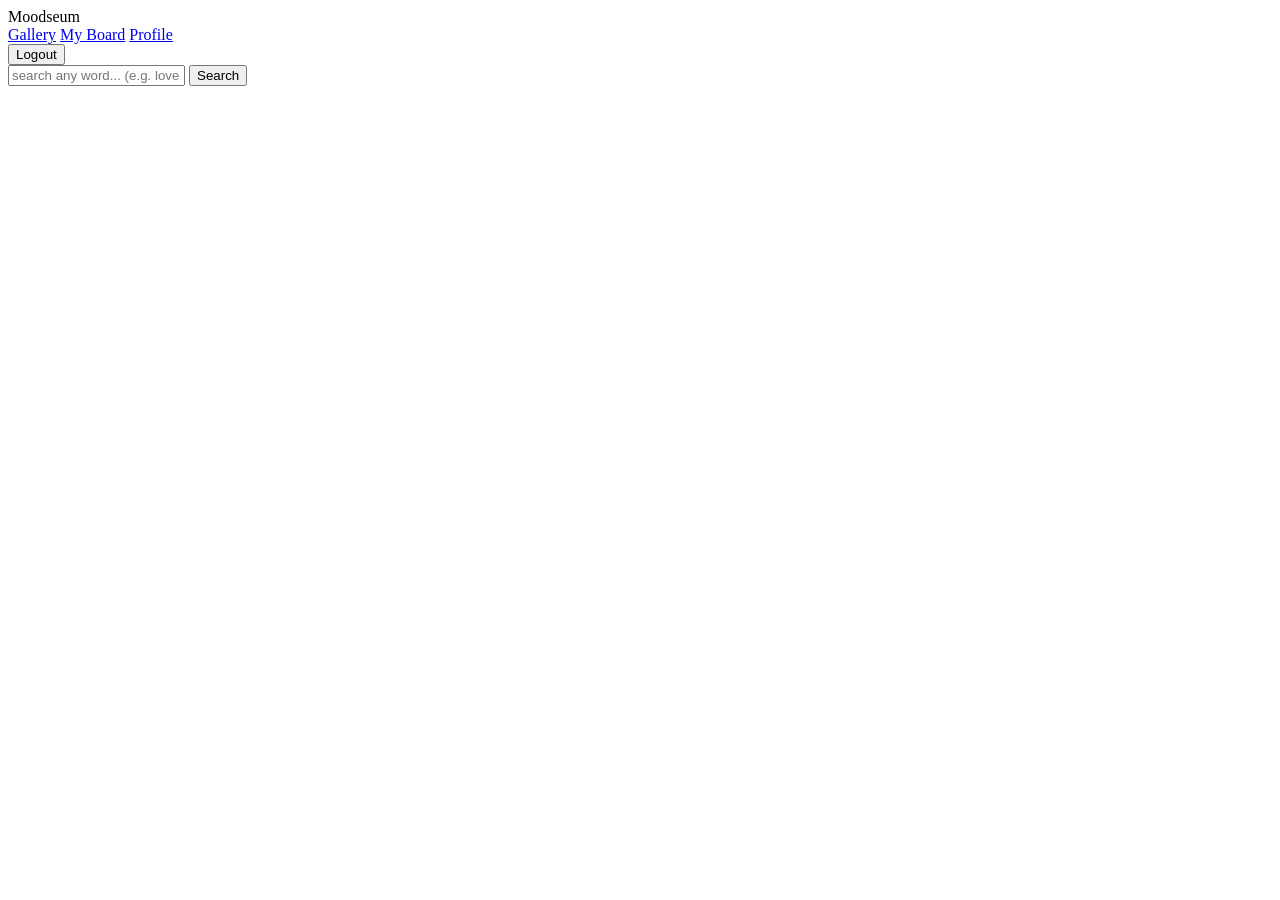
==== index.html @ 2e66323c "feat: added header and basic search form" ====
<!DOCTYPE html>
<html lang="en">
  
<head>
  <meta charset="UTF-8">
  <meta name="viewport" content="width=device-width, initial-scale=1.0">

  <title>Moodseum</title>

  <link rel="stylesheet" href="css/style.css">
  <script type="module" defer src="js/main.js"></script>

</head>


<body>

  <!------------- header --------------->
  <header>
    <nav>
      <span class="nav__logo">Moodseum</span>
      <div class="nav__links">
        <a href="index.html">Gallery</a>
        <a href="saved.html">My Board</a>
        <a href="login.html">Profile</a>
      </div>
      <div class="nav__actions">
        <span id="nav-user"></span>
        <button id="logout-btn" type="button">Logout</button>
      </div>
    </nav>
  </header>

  <!------------ main ------------>
  <main>

    <!------- search ------->
    <section class="search-section">
      <form id="search-form">
        <input
          type="text"
          id="search-input"
          name="query"
          placeholder="search any word... (e.g. love, anger, sun)"
          minlength="2"
        />

        <button type="submit">Search</button>
      </form>
    </section>

  </main>

</body>
</html>
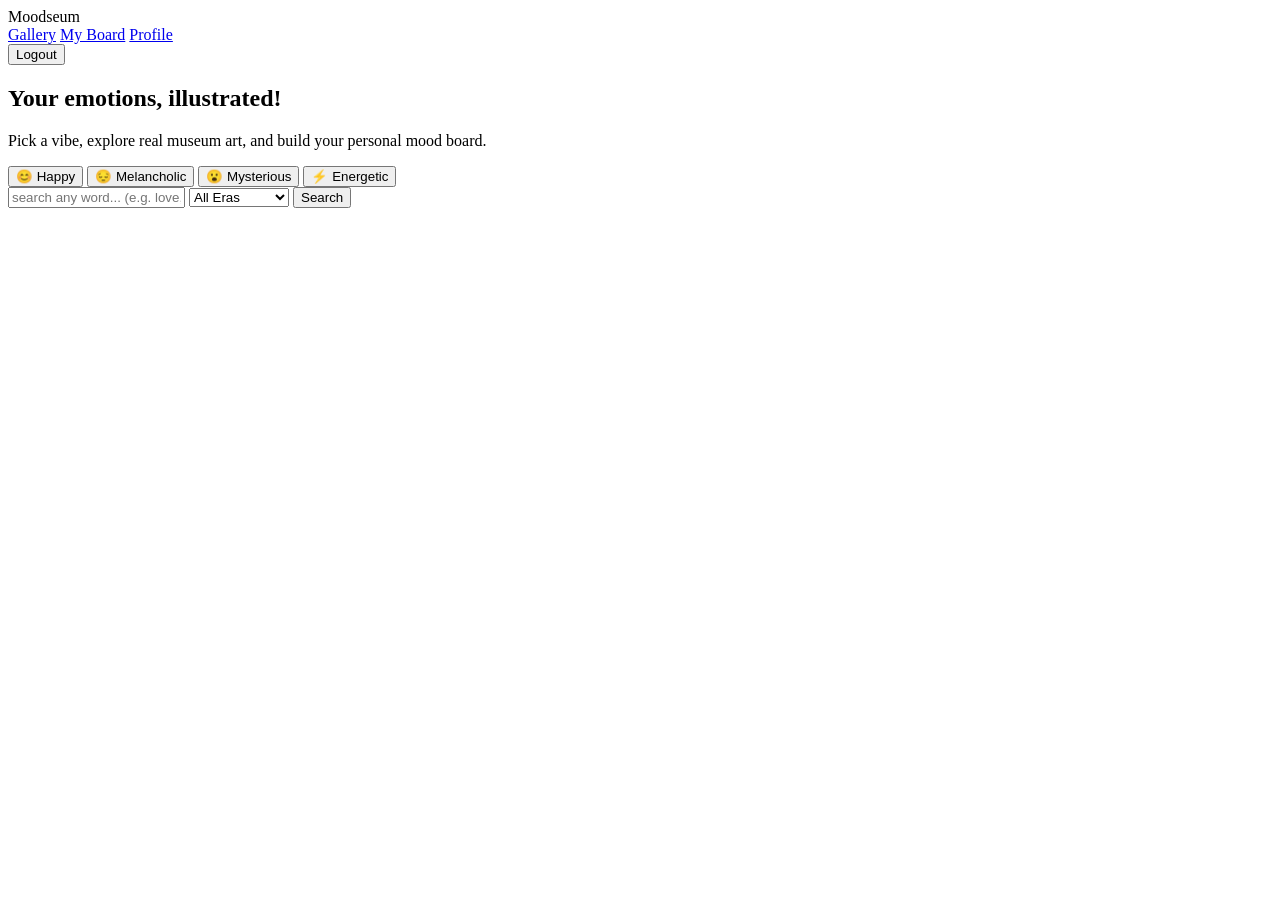
==== commit f1b35981: "feat: added hero section with mood buttons and era filters" ====
--- a/index.html
+++ b/index.html
@@ -31,8 +31,23 @@
     </nav>
   </header>
 
+
   <!------------ main ------------>
   <main>
+
+    <!------- hero ------->
+    <section class="hero-section">
+      <h1>Your emotions, illustrated!</h1>
+      <p>Pick a vibe, explore real museum art, and build your personal mood board.</p>
+
+      <div class="mood-buttons">
+        <button class="mood-btn" data-mood="sunshine flowers joy">😊 Happy</button>
+        <button class="mood-btn" data-mood="rain solitude grey">😔 Melancholic</button>
+        <button class="mood-btn" data-mood="shadow night dark">😮 Mysterious</button>
+        <button class="mood-btn" data-mood="fire movement bold">⚡ Energetic</button>
+      </div>
+    </section>
+
 
     <!------- search ------->
     <section class="search-section">
@@ -45,6 +60,14 @@
           minlength="2"
         />
 
+        <select id="era-filter" name="era">
+          <option value="">All Eras</option>
+          <option value="ancient">Ancient</option>
+          <option value="medieval">Medieval</option>
+          <option value="renaissance">Renaissance</option>
+          <option value="modern">Modern</option>
+        </select>
+
         <button type="submit">Search</button>
       </form>
     </section>
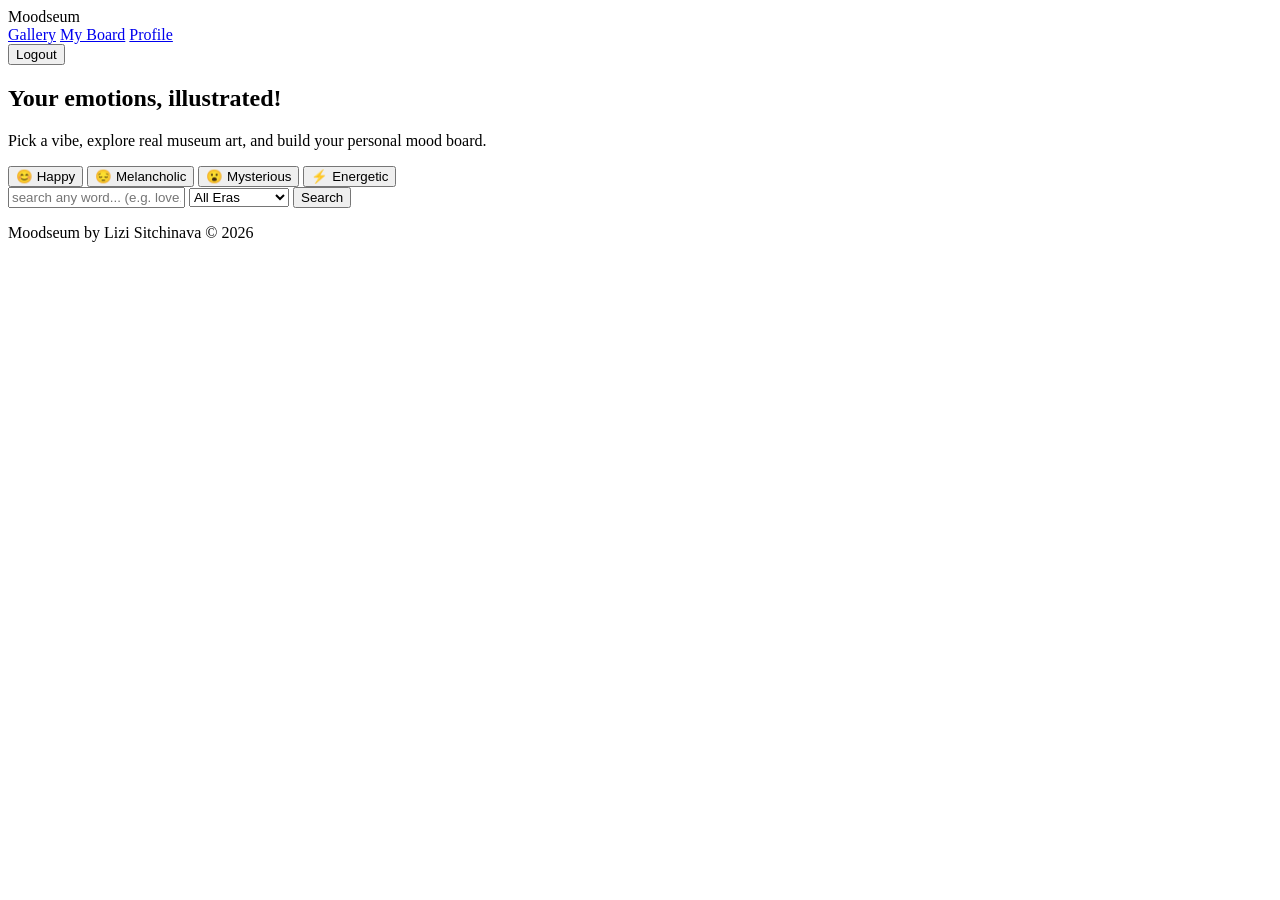
==== commit 1e43c1ed: "feat: added art results grid for holding pictures, loading + error states and footer" ====
--- a/index.html
+++ b/index.html
@@ -56,10 +56,11 @@
           type="text"
           id="search-input"
           name="query"
-          placeholder="search any word... (e.g. love, anger, sun)"
+          placeholder="search any word... (e.g. love, ocean, blue)"
           minlength="2"
         />
 
+        <!------- era lifters ------->
         <select id="era-filter" name="era">
           <option value="">All Eras</option>
           <option value="ancient">Ancient</option>
@@ -68,11 +69,31 @@
           <option value="modern">Modern</option>
         </select>
 
+
         <button type="submit">Search</button>
       </form>
     </section>
 
+
+
+    <!------- loading and error ------->
+    <p id="loading-msg" hidden>Loading the mood...</p>
+
+    <p id="error-msg" hidden></p>
+
+
+    <!------- art results in grid ------>
+    <section class="results-section" >
+      <div id="results-grid"></div>
+    </section>
+
   </main>
+
+
+  <!--------- footer ---------->
+  <footer>
+    <p>Moodseum by Lizi Sitchinava © 2026</p>
+  </footer>
 
 </body>
 </html>
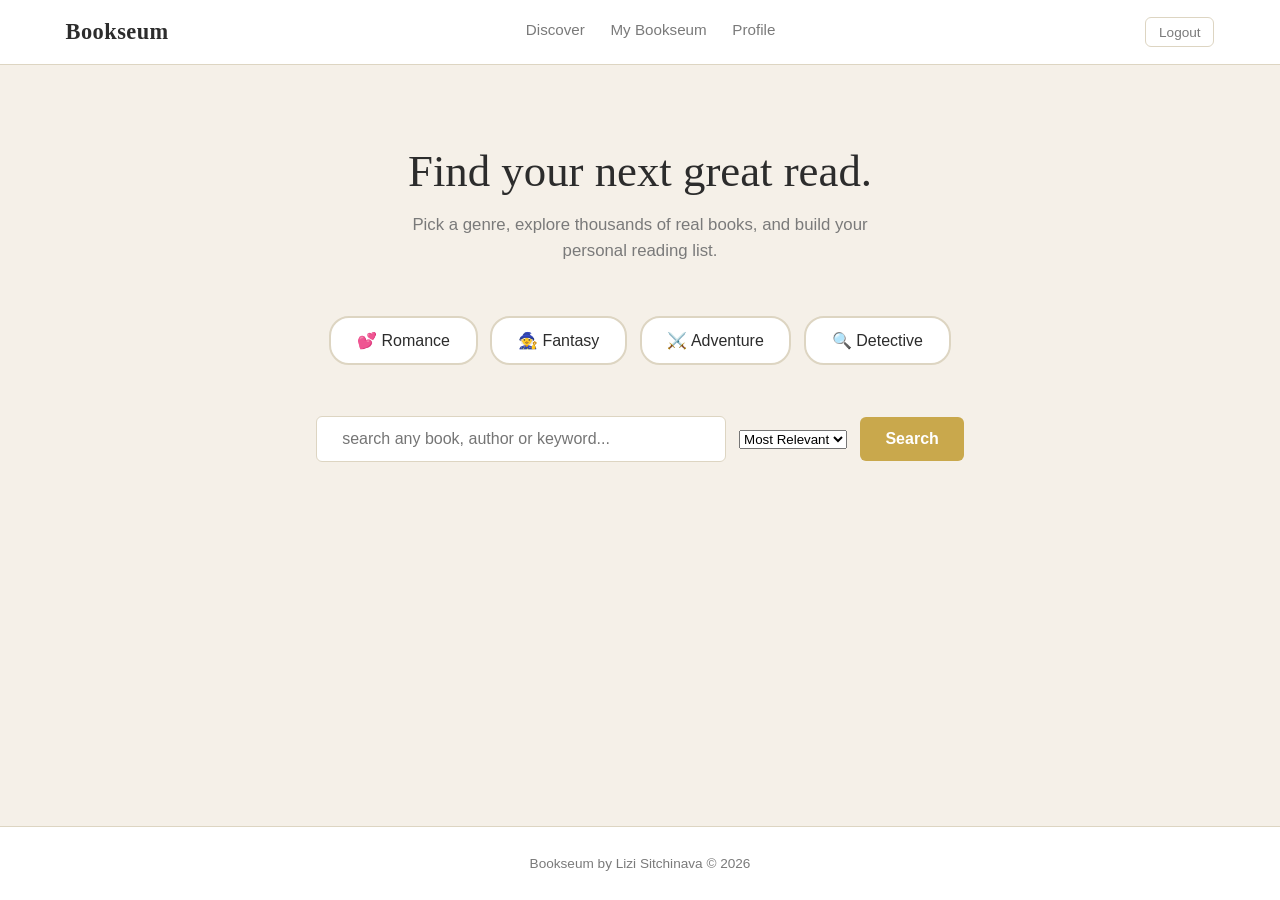
==== commit 82cd55db: "feat: convert index page from Moodseum to Bookseum, changed the idea of sort filter and buttons, oth" ====
--- a/index.html
+++ b/index.html
@@ -1,11 +1,11 @@
 <!DOCTYPE html>
 <html lang="en">
-  
+
 <head>
   <meta charset="UTF-8">
   <meta name="viewport" content="width=device-width, initial-scale=1.0">
 
-  <title>Moodseum</title>
+  <title>Bookseum</title>
 
   <link rel="stylesheet" href="css/style.css">
   <script type="module" defer src="js/main.js"></script>
@@ -18,10 +18,10 @@
   <!------------- header --------------->
   <header>
     <nav>
-      <span class="nav__logo">Moodseum</span>
+      <span class="nav__logo">Bookseum</span>
       <div class="nav__links">
-        <a href="index.html">Gallery</a>
-        <a href="saved.html">My Board</a>
+        <a href="index.html">Discover</a>
+        <a href="saved.html">My Bookseum</a>
         <a href="login.html">Profile</a>
       </div>
       <div class="nav__actions">
@@ -37,14 +37,14 @@
 
     <!------- hero ------->
     <section class="hero-section">
-      <h1>Your emotions, illustrated!</h1>
-      <p>Pick a vibe, explore real museum art, and build your personal mood board.</p>
+      <h1>Find your next great read.</h1>
+      <p>Pick a genre, explore thousands of real books, and build your personal reading list.</p>
 
       <div class="mood-buttons">
-        <button class="mood-btn" data-mood="sunshine flowers joy">😊 Happy</button>
-        <button class="mood-btn" data-mood="rain solitude grey">😔 Melancholic</button>
-        <button class="mood-btn" data-mood="shadow night dark">😮 Mysterious</button>
-        <button class="mood-btn" data-mood="fire movement bold">⚡ Energetic</button>
+        <button class="mood-btn" data-mood="romance">💕 Romance</button>
+        <button class="mood-btn" data-mood="fantasy">🧙 Fantasy</button>
+        <button class="mood-btn" data-mood="adventure">⚔️ Adventure</button>
+        <button class="mood-btn" data-mood="detective">🔍 Detective</button>
       </div>
     </section>
 
@@ -56,34 +56,31 @@
           type="text"
           id="search-input"
           name="query"
-          placeholder="search any word... (e.g. love, ocean, blue)"
+          placeholder="search any book, author or keyword..."
           minlength="2"
         />
 
-        <!------- era lifters ------->
-        <select id="era-filter" name="era">
-          <option value="">All Eras</option>
-          <option value="ancient">Ancient</option>
-          <option value="medieval">Medieval</option>
-          <option value="renaissance">Renaissance</option>
-          <option value="modern">Modern</option>
+        <!------- sort filter ------->
+        <select id="lang-filter" name="sort">
+          <option value="">Most Relevant</option>
+          <option value="new">Newest First</option>
+          <option value="old">Oldest First</option>
+          <option value="rating">Most Popular</option>
         </select>
-
 
         <button type="submit">Search</button>
       </form>
     </section>
 
 
-
     <!------- loading and error ------->
-    <p id="loading-msg" hidden>Loading the mood...</p>
+    <p id="loading-msg" hidden>📚 Finding your books...</p>
 
     <p id="error-msg" hidden></p>
 
 
-    <!------- art results in grid ------>
-    <section class="results-section" >
+    <!------- book results in grid ------>
+    <section class="results-section">
       <div id="results-grid"></div>
     </section>
 
@@ -92,7 +89,7 @@
 
   <!--------- footer ---------->
   <footer>
-    <p>Moodseum by Lizi Sitchinava © 2026</p>
+    <p>Bookseum by Lizi Sitchinava © 2026</p>
   </footer>
 
 </body>
--- a/css/style.css
+++ b/css/style.css
@@ -0,0 +1,425 @@
+/* ===== custom properties ===== */
+
+:root {
+
+  /* colour palette */
+  --color-bg: #f5f0e8;
+  --color-text: #2c2c2c;
+  --color-accent: #c9a84c;
+  --color-accent-hover: #b8973d;
+  --color-white: #ffffff;
+  --color-muted: #7a7a7a;
+  --color-border: #ddd5c2;
+  --color-error: #c0392b;
+
+  /* fonts */
+  --font-display: 'Georgia', serif;
+  --font-body: 'Segoe UI', Arial, sans-serif;
+
+  /* spacing */
+  --spacing-xs: 0.4rem;
+  --spacing-sm: 0.8rem;
+  --spacing-md: 1.6rem;
+  --spacing-lg: 3.2rem;
+  --spacing-xl: 5rem;
+
+  /* border radius */
+  --radius-sm: 6px;
+  --radius-lg: 20px;
+
+  /* shadows */
+  --shadow-card: 0 2px 12px rgba(0, 0, 0, 0.08);
+
+  /* transition */
+  --transition: 0.2s ease;
+}
+
+/* ===== reset ===== */
+
+*,
+*::before,
+*::after {
+  box-sizing: border-box;
+  margin: 0;
+  padding: 0;
+}
+
+html {
+  font-size: 16px;
+  scroll-behavior: smooth;
+}
+
+body {
+  background-color: var(--color-bg);
+  color: var(--color-text);
+  font-family: var(--font-body);
+  line-height: 1.6;
+  min-height: 100vh;
+  display: flex;
+  flex-direction: column;
+}
+
+img {
+  max-width: 100%;
+  display: block;
+}
+
+a {
+  color: inherit;
+  text-decoration: none;
+}
+
+button {
+  cursor: pointer;
+  font-family: var(--font-body);
+}
+
+
+/* ===== header ===== */
+
+header {
+  background-color: var(--color-white);
+  border-bottom: 1px solid var(--color-border);
+  position: sticky;
+  top: 0;
+  z-index: 100;
+}
+
+
+/* ===== nav — Flexbox ===== */
+
+nav {
+  max-width: 1200px;
+  margin: 0 auto;
+  padding: 0 var(--spacing-md);
+  height: 64px;
+  display: flex;
+  align-items: center;
+  justify-content: space-between;
+}
+
+.nav__logo {
+  font-family: var(--font-display);
+  font-size: 1.4rem;
+  font-weight: bold;
+  color: var(--color-text);
+  letter-spacing: 0.02em;
+}
+
+.nav__links {
+  display: flex;
+  align-items: center;
+  gap: var(--spacing-md);
+}
+
+.nav__links a {
+  font-size: 0.95rem;
+  color: var(--color-muted);
+  padding-bottom: 2px;
+  border-bottom: 2px solid transparent;
+  transition: color var(--transition), border-color var(--transition);
+}
+
+.nav__links a:hover {
+  color: var(--color-text);
+  border-bottom-color: var(--color-accent);
+}
+
+.nav__actions {
+  display: flex;
+  align-items: center;
+  gap: var(--spacing-sm);
+}
+
+#nav-user {
+  font-size: 0.9rem;
+  color: var(--color-muted);
+}
+
+#logout-btn {
+  background: none;
+  border: 1px solid var(--color-border);
+  color: var(--color-muted);
+  padding: var(--spacing-xs) var(--spacing-sm);
+  border-radius: var(--radius-sm);
+  font-size: 0.85rem;
+  transition: border-color var(--transition), color var(--transition);
+}
+
+#logout-btn:hover {
+  border-color: var(--color-error);
+  color: var(--color-error);
+}
+
+
+/* ===== main ===== */
+
+main {
+  flex: 1;
+}
+
+
+/* ===== footer ===== */
+
+footer {
+  background-color: var(--color-white);
+  border-top: 1px solid var(--color-border);
+  text-align: center;
+  padding: var(--spacing-md);
+  font-size: 0.85rem;
+  color: var(--color-muted);
+}
+
+
+
+
+/* ===== hero section ===== */
+
+.hero-section {
+  text-align: center;
+  padding: var(--spacing-xl) var(--spacing-md) var(--spacing-lg);
+}
+
+.hero-section h1 {
+  font-family: var(--font-display);
+  font-size: 2.8rem;
+  font-weight: normal;
+  color: var(--color-text);
+  margin-bottom: var(--spacing-sm);
+  line-height: 1.2;
+}
+
+.hero-section > p {
+  font-size: 1.05rem;
+  color: var(--color-muted);
+  max-width: 520px;
+  margin: 0 auto var(--spacing-lg);
+}
+
+
+/* ===== mood buttons — Flexbox ===== */
+
+.mood-buttons {
+  display: flex;
+  justify-content: center;
+  flex-wrap: wrap;
+  gap: var(--spacing-sm);
+}
+
+.mood-btn {
+  background-color: var(--color-white);
+  border: 2px solid var(--color-border);
+  color: var(--color-text);
+  padding: var(--spacing-sm) var(--spacing-md);
+  border-radius: var(--radius-lg);
+  font-size: 1rem;
+  transition: all var(--transition);
+}
+
+.mood-btn:hover {
+  border-color: var(--color-accent);
+  background-color: var(--color-accent);
+  color: var(--color-white);
+  transform: translateY(-2px);
+  box-shadow: var(--shadow-card);
+}
+
+.mood-btn.active {
+  border-color: var(--color-accent);
+  background-color: var(--color-accent);
+  color: var(--color-white);
+}
+
+
+
+
+
+/* ===== search section — Flexbox ===== */
+
+.search-section {
+  max-width: 700px;
+  margin: 0 auto var(--spacing-lg);
+  padding: 0 var(--spacing-md);
+}
+
+#search-form {
+  display: flex;
+  gap: var(--spacing-sm);
+  flex-wrap: wrap;
+  align-items: center;
+}
+
+#search-input {
+  flex: 1;
+  min-width: 200px;
+  padding: var(--spacing-sm) var(--spacing-md);
+  border: 1.5px solid var(--color-border);
+  border-radius: var(--radius-sm);
+  font-size: 1rem;
+  font-family: var(--font-body);
+  background-color: var(--color-white);
+  color: var(--color-text);
+  transition: border-color var(--transition);
+}
+
+#search-input:focus {
+  outline: none;
+  border-color: var(--color-accent);
+}
+
+
+/* ===== Era filters - select ===== */
+#era-filter {
+  padding: var(--spacing-sm) var(--spacing-md);
+  border: 1.5px solid var(--color-border);
+  border-radius: var(--radius-sm);
+  font-size: 0.95rem;
+  font-family: var(--font-body);
+  background-color: var(--color-white);
+  color: var(--color-text);
+  cursor: pointer;
+  transition: border-color var(--transition);
+}
+
+#era-filter:focus {
+  outline: none;
+  border-color: var(--color-accent);
+}
+
+#search-form button[type="submit"] {
+  background-color: var(--color-accent);
+  color: var(--color-white);
+  border: none;
+  padding: var(--spacing-sm) var(--spacing-md);
+  border-radius: var(--radius-sm);
+  font-size: 1rem;
+  font-weight: 600;
+  transition: background-color var(--transition), transform var(--transition);
+}
+
+#search-form button[type="submit"]:hover {
+  background-color: var(--color-accent-hover);
+  transform: translateY(-1px);
+}
+
+
+
+
+
+/* ===== login page ===== */
+
+.login-section {
+  max-width: 520px;
+  margin: var(--spacing-xl) auto;
+  padding: 0 var(--spacing-md);
+}
+
+.login-section h1 {
+  font-family: var(--font-display);
+  font-size: 2rem;
+  font-weight: normal;
+  margin-bottom: var(--spacing-xs);
+}
+
+.login-section > p {
+  color: var(--color-muted);
+  margin-bottom: var(--spacing-lg);
+}
+
+
+/* ===== login form — Flexbox ===== */
+
+#login-form {
+  background-color: var(--color-white);
+  border: 1px solid var(--color-border);
+  border-radius: var(--radius-sm);
+  padding: var(--spacing-lg);
+  display: flex;
+  flex-direction: column;
+  gap: var(--spacing-md);
+}
+
+#login-form label {
+  font-size: 0.88rem;
+  font-weight: 600;
+  color: var(--color-text);
+}
+
+#name-input,
+#email-input,
+#era-input,
+#bio-input {
+  width: 100%;
+  padding: var(--spacing-sm) var(--spacing-md);
+  border: 1.5px solid var(--color-border);
+  border-radius: var(--radius-sm);
+  font-size: 1rem;
+  font-family: var(--font-body);
+  color: var(--color-text);
+  background-color: var(--color-bg);
+  transition: border-color var(--transition);
+}
+
+#name-input::placeholder,
+#email-input::placeholder,
+#era-input::placeholder,
+#bio-input::placeholder {
+  font-style: italic;
+  color: var(--color-muted);
+}
+
+#name-input:focus,
+#email-input:focus,
+#era-input:focus,
+#bio-input:focus {
+  outline: none;
+  border-color: var(--color-accent);
+}
+
+#bio-input {
+  resize: vertical;
+  min-height: 90px;
+}
+
+.form__checkbox {
+  display: flex;
+  align-items: flex-start;
+  gap: var(--spacing-sm);
+}
+
+.form__checkbox input[type="checkbox"] {
+  margin-top: 3px;
+  accent-color: var(--color-accent);
+  width: 16px;
+  height: 16px;
+  flex-shrink: 0;
+  cursor: pointer;
+}
+
+.form__checkbox label {
+  font-size: 0.85rem;
+  font-weight: normal;
+  color: var(--color-muted);
+  line-height: 1.5;
+}
+
+#login-error {
+  color: var(--color-error);
+  font-size: 0.88rem;
+}
+
+#login-form button[type="submit"] {
+  background-color: var(--color-accent);
+  color: var(--color-white);
+  border: none;
+  padding: var(--spacing-sm) var(--spacing-md);
+  border-radius: var(--radius-sm);
+  font-size: 1rem;
+  font-weight: 600;
+  transition: background-color var(--transition), transform var(--transition);
+}
+
+#login-form button[type="submit"]:hover {
+  background-color: var(--color-accent-hover);
+  transform: translateY(-1px);
+}
